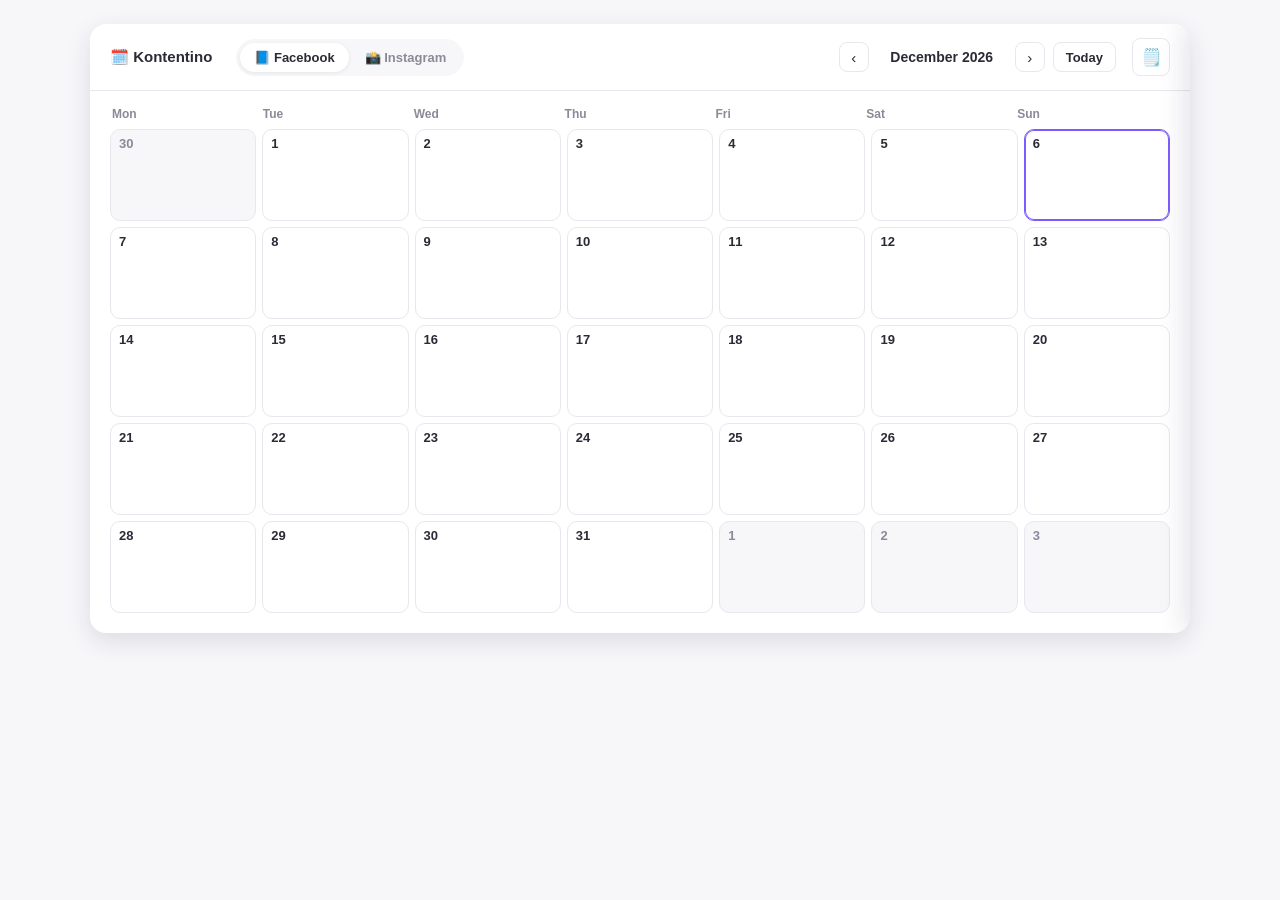
==== notes-kontentino/html/index.html @ 4c255386 "Add initial HTML structure and CSS styles for the notes application" ====
<!DOCTYPE html>
<html lang="en">
<head>
<meta charset="UTF-8" />
<meta name="viewport" content="width=device-width, initial-scale=1.0" />
<title>Kontentino – Personal Notes prototype</title>
<link rel="stylesheet" href="../css/style.css">
</head>
<body>

<div class="app">
  <header class="topbar">
    <div class="brand">🗓️ Kontentino</div>
    <div class="profile-selector" id="profileSelector">
      <button class="profile-btn active" data-profile="fb">📘 Facebook</button>
      <button class="profile-btn" data-profile="ig">📸 Instagram</button>
    </div>
    <div class="calendar-nav">
      <button id="prevMonth">‹</button>
      <span id="monthLabel"></span>
      <button id="nextMonth">›</button>
      <button id="todayBtn">Today</button>
    </div>
    <button class="notes-icon-btn" id="notesToggle" title="My notes">
      🗒️<span class="badge hidden" id="notesBadge">0</span>
    </button>
  </header>

  <main class="calendar-wrap">
    <div class="weekdays">
      <div>Mon</div><div>Tue</div><div>Wed</div><div>Thu</div><div>Fri</div><div>Sat</div><div>Sun</div>
    </div>
    <div class="calendar-grid" id="calendarGrid"></div>
  </main>

  <div class="overlay hidden" id="overlay"></div>

  <aside class="notes-panel" id="notesPanel">
    <div class="notes-header">
      <div>
        <h3>My notes</h3>
        <span class="lock">🔒 private, just for you</span>
      </div>
      <button id="closeNotes">✕</button>
    </div>

    <div class="new-note">
      <textarea id="noteInput" placeholder="e.g. edit this post, prepare new photos…"></textarea>
      <div class="link-row">
        <label>
          <input type="checkbox" id="linkToDay" />
          link to selected day
        </label>
        <span id="linkedDayLabel"></span>
      </div>
      <button id="addNoteBtn">+ Add note</button>
    </div>

    <ul class="notes-list" id="notesList"></ul>
  </aside>
</div>

<script src="../js/script.js"></script>
</body>
</html>
---- notes-kontentino/css/style.css ----
:root{
  --purple:#7C5CFC;
  --purple-light:#F1EEFF;
  --teal:#2DB5A3;
  --teal-light:#E3F7F3;
  --green:#3AA76D;
  --green-light:#E7F6EE;
  --gray-bg:#F7F7FA;
  --gray-border:#E7E7EE;
  --text:#2B2B36;
  --text-muted:#8A8A99;
  --white:#fff;
  --radius:10px;
  --shadow:0 8px 24px rgba(30,20,60,0.12);
}
*{box-sizing:border-box;}
body{
  margin:0;
  font-family:-apple-system,BlinkMacSystemFont,"Segoe UI",Roboto,Helvetica,Arial,sans-serif;
  background:var(--gray-bg);
  color:var(--text);
}
.app{
  max-width:1100px;
  margin:24px auto;
  background:var(--white);
  border-radius:16px;
  box-shadow:var(--shadow);
  overflow:hidden;
  position:relative;
}

/* ---------- Top bar ---------- */
.topbar{
  display:flex;
  align-items:center;
  gap:16px;
  padding:14px 20px;
  border-bottom:1px solid var(--gray-border);
  flex-wrap:wrap;
}
.brand{
  font-weight:700;
  font-size:15px;
  display:flex;
  align-items:center;
  gap:6px;
  margin-right:8px;
}
.profile-selector{
  display:flex;
  background:var(--gray-bg);
  border-radius:999px;
  padding:4px;
  gap:2px;
}
.profile-btn{
  border:none;
  background:transparent;
  padding:7px 14px;
  border-radius:999px;
  font-size:13px;
  font-weight:600;
  color:var(--text-muted);
  cursor:pointer;
  display:flex;
  align-items:center;
  gap:6px;
  transition:.15s;
}
.profile-btn.active{
  background:var(--white);
  color:var(--text);
  box-shadow:0 1px 4px rgba(0,0,0,0.08);
}
.calendar-nav{
  display:flex;
  align-items:center;
  gap:8px;
  margin-left:auto;
  font-size:14px;
}
.calendar-nav button{
  border:1px solid var(--gray-border);
  background:var(--white);
  border-radius:8px;
  width:30px;
  height:30px;
  cursor:pointer;
  font-size:15px;
  color:var(--text);
}
.calendar-nav button:hover{background:var(--gray-bg);}
#todayBtn{
  width:auto;
  padding:0 12px;
  font-weight:600;
  font-size:13px;
}
#monthLabel{
  font-weight:700;
  min-width:130px;
  text-align:center;
}

.notes-icon-btn{
  position:relative;
  border:1px solid var(--gray-border);
  background:var(--white);
  border-radius:8px;
  width:38px;
  height:38px;
  font-size:17px;
  cursor:pointer;
  display:flex;
  align-items:center;
  justify-content:center;
}
.notes-icon-btn:hover{background:var(--purple-light);}
.notes-icon-btn.panel-open{
  background:var(--purple);
  color:var(--white);
}
.badge{
  position:absolute;
  top:-5px;
  right:-5px;
  background:#F0505A;
  color:#fff;
  font-size:10px;
  font-weight:700;
  min-width:16px;
  height:16px;
  border-radius:999px;
  display:flex;
  align-items:center;
  justify-content:center;
  padding:0 3px;
}
.badge.hidden{display:none;}

/* ---------- Calendar ---------- */
.calendar-wrap{padding:16px 20px 20px;}
.weekdays{
  display:grid;
  grid-template-columns:repeat(7,1fr);
  font-size:12px;
  font-weight:600;
  color:var(--text-muted);
  padding:0 2px 8px;
}
.calendar-grid{
  display:grid;
  grid-template-columns:repeat(7,1fr);
  gap:6px;
}
.day-cell{
  min-height:92px;
  border:1px solid var(--gray-border);
  border-radius:10px;
  padding:6px 8px;
  cursor:pointer;
  position:relative;
  transition:.12s;
  background:var(--white);
}
.day-cell:hover{border-color:var(--purple);}
.day-cell.other-month{
  background:var(--gray-bg);
  color:var(--text-muted);
}
.day-cell.today{
  border-color:var(--purple);
  box-shadow:inset 0 0 0 1px var(--purple);
}
.day-cell.selected{
  background:var(--purple-light);
  border-color:var(--purple);
}
.day-num{
  font-size:13px;
  font-weight:700;
}
.day-cell.other-month .day-num{color:var(--text-muted);}

.post-chip{
  margin-top:6px;
  font-size:10.5px;
  font-weight:600;
  padding:3px 6px;
  border-radius:6px;
  display:block;
  white-space:nowrap;
  overflow:hidden;
  text-overflow:ellipsis;
}
.post-chip.scheduled{background:var(--teal-light);color:var(--teal);}
.post-chip.posted{background:var(--green-light);color:var(--green);}
.post-chip.approved{background:var(--purple-light);color:var(--purple);}

.note-dot{
  position:absolute;
  top:8px;
  right:8px;
  width:7px;
  height:7px;
  border-radius:999px;
  background:#F0505A;
}

/* ---------- Notes panel ---------- */
.overlay{
  position:absolute;
  inset:0;
  background:rgba(20,15,40,0.15);
  z-index:5;
}
.overlay.hidden{display:none;}

.notes-panel{
  position:absolute;
  top:0;
  right:0;
  height:100%;
  width:320px;
  background:var(--white);
  border-left:1px solid var(--gray-border);
  box-shadow:-8px 0 24px rgba(30,20,60,0.10);
  transform:translateX(100%);
  transition:transform .22s ease;
  z-index:10;
  display:flex;
  flex-direction:column;
}
.notes-panel.open{transform:translateX(0);}

.notes-header{
  display:flex;
  align-items:center;
  justify-content:space-between;
  padding:16px 18px;
  border-bottom:1px solid var(--gray-border);
}
.notes-header h3{
  margin:0;
  font-size:15px;
}
.lock{
  display:block;
  font-size:11px;
  font-weight:400;
  color:var(--text-muted);
  margin-top:2px;
}
#closeNotes{
  border:none;
  background:transparent;
  font-size:16px;
  cursor:pointer;
  color:var(--text-muted);
}

.new-note{
  padding:14px 18px;
  border-bottom:1px solid var(--gray-border);
}
.new-note textarea{
  width:100%;
  min-height:56px;
  border:1px solid var(--gray-border);
  border-radius:8px;
  padding:8px 10px;
  font-size:13px;
  font-family:inherit;
  resize:vertical;
}
.link-row{
  margin-top:8px;
  font-size:12px;
  color:var(--text-muted);
  display:flex;
  align-items:center;
  gap:6px;
}
.link-row #linkedDayLabel{
  font-weight:600;
  color:var(--purple);
}
#addNoteBtn{
  margin-top:10px;
  width:100%;
  background:linear-gradient(135deg,#4F6BFF,#8B5CF6);
  color:#fff;
  border:none;
  border-radius:8px;
  padding:9px;
  font-weight:600;
  font-size:13px;
  cursor:pointer;
}
#addNoteBtn:hover{opacity:.9;}

.notes-list{
  list-style:none;
  margin:0;
  padding:8px 10px;
  overflow-y:auto;
  flex:1;
}
.note-item{
  display:flex;
  align-items:flex-start;
  gap:8px;
  padding:10px 8px;
  border-radius:8px;
}
.note-item:hover{background:var(--gray-bg);}
.note-item input[type=checkbox]{
  margin-top:3px;
  accent-color:var(--purple);
  cursor:pointer;
}
.note-body{
  flex:1;
  min-width:0;
}
.note-text{
  font-size:13px;
  line-height:1.4;
  overflow-wrap:break-word;
  word-break:break-word;
  white-space:pre-wrap;
}
.note-item.done .note-text{
  text-decoration:line-through;
  color:var(--text-muted);
}
.note-day-chip{
  display:inline-block;
  margin-top:4px;
  font-size:11px;
  font-weight:600;
  color:var(--purple);
  background:var(--purple-light);
  padding:2px 6px;
  border-radius:999px;
}
.note-actions{
  display:flex;
  flex-direction:row;
  gap:6px;
  flex-shrink:0;
}
.note-edit,
.note-delete{
  border:none;
  background:transparent;
  color:var(--text-muted);
  cursor:pointer;
  font-size:13px;
  padding:2px;
  line-height:1;
}
.note-edit:hover{color:var(--purple);}
.note-delete:hover{color:#F0505A;}

.note-edit-input{
  width:100%;
  min-height:48px;
  border:1px solid var(--purple);
  border-radius:8px;
  padding:6px 8px;
  font-size:13px;
  font-family:inherit;
  resize:vertical;
}
.note-edit-actions{
  display:flex;
  gap:8px;
  margin-top:6px;
}
.note-save-btn,
.note-cancel-btn{
  border:none;
  border-radius:6px;
  padding:5px 12px;
  font-size:12px;
  font-weight:600;
  cursor:pointer;
}
.note-save-btn{
  background:var(--purple);
  color:#fff;
}
.note-save-btn:hover{opacity:.9;}
.note-cancel-btn{
  background:var(--gray-bg);
  color:var(--text-muted);
}
.note-cancel-btn:hover{background:var(--gray-border);}
.empty-state{
  text-align:center;
  color:var(--text-muted);
  font-size:12.5px;
  padding:30px 20px;
}
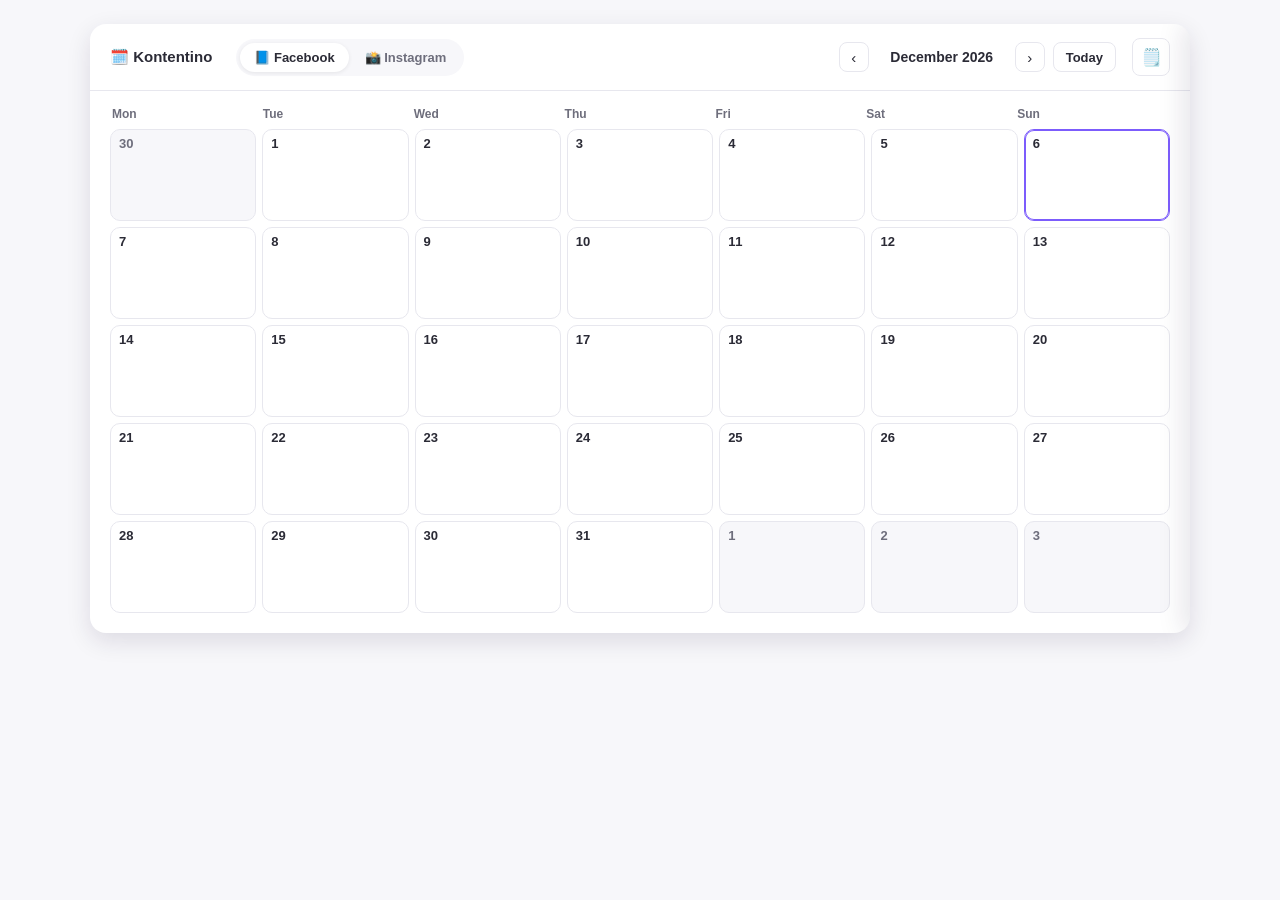
==== commit d3e0875f: "Add sort order toggle to notes panel Lets you flip the notes list between newest-first and oldest-fi" ====
--- a/notes-kontentino/html/index.html
+++ b/notes-kontentino/html/index.html
@@ -44,8 +44,22 @@
       <button id="closeNotes">✕</button>
     </div>
 
+    <div class="sort-row">
+      <label for="sortMode">Sort</label>
+      <select id="sortMode">
+        <option value="newest">Newest first</option>
+        <option value="oldest">Oldest first</option>
+      </select>
+    </div>
+
     <div class="new-note">
-      <textarea id="noteInput" placeholder="e.g. edit this post, prepare new photos…"></textarea>
+      <div class="note-input-box">
+        <textarea id="noteInput" placeholder="e.g. edit this post, prepare new photos…"></textarea>
+        <div class="note-input-toolbar" id="noteToolbar">
+          <button type="button" id="emojiToggle" class="input-icon-btn" title="Emoji">🙂</button>
+          <div class="emoji-picker hidden" id="emojiPicker"></div>
+        </div>
+      </div>
       <div class="link-row">
         <label>
           <input type="checkbox" id="linkToDay" />
@@ -56,7 +70,10 @@
       <button id="addNoteBtn">+ Add note</button>
     </div>
 
-    <ul class="notes-list" id="notesList"></ul>
+    <div class="notes-list-wrap">
+      <div class="notes-list-fade" id="notesListFade"></div>
+      <ul class="notes-list" id="notesList"></ul>
+    </div>
   </aside>
 </div>
 
--- a/notes-kontentino/css/style.css
+++ b/notes-kontentino/css/style.css
@@ -1,6 +1,7 @@
 :root{
   --purple:#7C5CFC;
   --purple-light:#F1EEFF;
+  --blue:#2146EC;
   --teal:#2DB5A3;
   --teal-light:#E3F7F3;
   --green:#3AA76D;
@@ -8,12 +9,16 @@
   --gray-bg:#F7F7FA;
   --gray-border:#E7E7EE;
   --text:#2B2B36;
-  --text-muted:#8A8A99;
+  --text-muted:#6E6E7C;
   --white:#fff;
   --radius:10px;
   --shadow:0 8px 24px rgba(30,20,60,0.12);
 }
 *{box-sizing:border-box;}
+:focus-visible{
+  outline:2px solid var(--purple);
+  outline-offset:2px;
+}
 body{
   margin:0;
   font-family:-apple-system,BlinkMacSystemFont,"Segoe UI",Roboto,Helvetica,Arial,sans-serif;
@@ -206,7 +211,9 @@
   height:7px;
   border-radius:999px;
   background:#F0505A;
-}
+  cursor:pointer;
+}
+.note-dot:hover{transform:scale(1.6);}
 
 /* ---------- Notes panel ---------- */
 .overlay{
@@ -260,20 +267,136 @@
   color:var(--text-muted);
 }
 
+.sort-row{
+  display:flex;
+  align-items:center;
+  justify-content:flex-end;
+  gap:6px;
+  padding:8px 18px;
+  border-bottom:1px solid var(--gray-border);
+  font-size:12px;
+  color:var(--text-muted);
+}
+.sort-row select{
+  border:1px solid var(--gray-border);
+  border-radius:6px;
+  padding:3px 6px;
+  font-size:12px;
+  font-family:inherit;
+  color:var(--text);
+  background:var(--white);
+  cursor:pointer;
+}
+
 .new-note{
   padding:14px 18px;
   border-bottom:1px solid var(--gray-border);
 }
-.new-note textarea{
+.note-input-box{
+  border:1px solid var(--gray-border);
+  border-radius:8px;
+}
+.note-input-box:focus-within{
+  border-color:var(--purple);
+  box-shadow:0 0 0 3px var(--purple-light);
+}
+.note-input-box textarea{
+  display:block;
   width:100%;
   min-height:56px;
-  border:1px solid var(--gray-border);
-  border-radius:8px;
+  border:none;
+  border-radius:8px 8px 0 0;
   padding:8px 10px;
   font-size:13px;
   font-family:inherit;
   resize:vertical;
-}
+  outline:none;
+}
+.note-input-toolbar{
+  position:relative;
+  display:flex;
+  align-items:center;
+  gap:2px;
+  padding:0 6px 6px;
+}
+.input-icon-btn{
+  display:flex;
+  align-items:center;
+  justify-content:center;
+  border:none;
+  background:transparent;
+  font-size:15px;
+  line-height:1;
+  cursor:pointer;
+  padding:5px;
+  border-radius:6px;
+  color:var(--text-muted);
+}
+.input-icon-btn svg{width:15px;height:15px;}
+.input-icon-btn:hover:not(:disabled){background:var(--gray-bg); color:var(--purple);}
+.input-icon-btn:disabled{opacity:.35; cursor:default;}
+.emoji-picker{
+  position:absolute;
+  top:100%;
+  left:0;
+  margin-top:4px;
+  width:224px;
+  max-height:260px;
+  overflow-y:auto;
+  background:var(--white);
+  border:1px solid var(--purple);
+  border-radius:8px;
+  box-shadow:var(--shadow);
+  padding:8px;
+  z-index:30;
+}
+.emoji-picker.hidden{display:none;}
+.emoji-picker.flip-up{
+  top:auto;
+  bottom:100%;
+  margin-top:0;
+  margin-bottom:4px;
+}
+.emoji-search{
+  width:100%;
+  border:1px solid var(--gray-border);
+  border-radius:6px;
+  padding:5px 8px;
+  font-size:12px;
+  font-family:inherit;
+  margin-bottom:6px;
+  position:sticky;
+  top:0;
+  background:var(--white);
+}
+.emoji-section-label{
+  font-size:11px;
+  font-weight:600;
+  color:var(--text-muted);
+  margin:6px 2px 4px;
+}
+.emoji-grid{
+  display:grid;
+  grid-template-columns:repeat(6,1fr);
+  gap:2px;
+}
+.emoji-grid button{
+  border:none;
+  background:transparent;
+  font-size:16px;
+  line-height:1;
+  cursor:pointer;
+  border-radius:6px;
+  padding:5px;
+}
+.emoji-grid button:hover{background:var(--gray-bg);}
+.emoji-empty{
+  font-size:12px;
+  color:var(--text-muted);
+  text-align:center;
+  padding:10px 0;
+}
+
 .link-row{
   margin-top:8px;
   font-size:12px;
@@ -300,12 +423,30 @@
 }
 #addNoteBtn:hover{opacity:.9;}
 
+.notes-list-wrap{
+  position:relative;
+  flex:1;
+  min-height:0;
+}
+.notes-list-fade{
+  position:absolute;
+  top:0;
+  left:0;
+  right:0;
+  height:20px;
+  background:linear-gradient(to bottom, var(--white), rgba(255,255,255,0));
+  pointer-events:none;
+  opacity:0;
+  transition:opacity .15s;
+  z-index:5;
+}
+.notes-list-fade.visible{opacity:1;}
 .notes-list{
   list-style:none;
   margin:0;
   padding:8px 10px;
   overflow-y:auto;
-  flex:1;
+  height:100%;
 }
 .note-item{
   display:flex;
@@ -315,6 +456,11 @@
   border-radius:8px;
 }
 .note-item:hover{background:var(--gray-bg);}
+.note-item.note-flash{animation:note-flash-anim 1.6s ease;}
+@keyframes note-flash-anim{
+  0%{background:var(--purple-light);}
+  100%{background:transparent;}
+}
 .note-item input[type=checkbox]{
   margin-top:3px;
   accent-color:var(--purple);
@@ -335,6 +481,30 @@
   text-decoration:line-through;
   color:var(--text-muted);
 }
+.note-link{
+  color:var(--blue);
+  text-decoration:underline;
+  word-break:break-word;
+}
+.note-link:hover{opacity:.8;}
+.note-text.clamped{
+  display:-webkit-box;
+  -webkit-line-clamp:4;
+  -webkit-box-orient:vertical;
+  overflow:hidden;
+}
+.note-toggle-text{
+  display:block;
+  margin-top:4px;
+  border:none;
+  background:transparent;
+  color:var(--purple);
+  font-size:12px;
+  font-weight:600;
+  cursor:pointer;
+  padding:0;
+}
+.note-toggle-text:hover{text-decoration:underline;}
 .note-day-chip{
   display:inline-block;
   margin-top:4px;
@@ -345,6 +515,24 @@
   padding:2px 6px;
   border-radius:999px;
 }
+.edit-day-current{
+  display:flex;
+  align-items:center;
+  gap:8px;
+  margin-top:6px;
+}
+.edit-day-current .note-day-chip{margin-top:0;}
+.note-body > .note-day-chip:first-child{margin-top:0; margin-bottom:4px;}
+.edit-remove-link-btn{
+  border:none;
+  background:transparent;
+  color:var(--text-muted);
+  font-size:11px;
+  text-decoration:underline;
+  cursor:pointer;
+  padding:0;
+}
+.edit-remove-link-btn:hover{color:#F0505A;}
 .note-actions{
   display:flex;
   flex-direction:row;
@@ -353,29 +541,44 @@
 }
 .note-edit,
 .note-delete{
+  display:flex;
   border:none;
   background:transparent;
   color:var(--text-muted);
   cursor:pointer;
-  font-size:13px;
   padding:2px;
   line-height:1;
 }
+.note-edit svg,
+.note-delete svg{
+  width:15px;
+  height:15px;
+}
 .note-edit:hover{color:var(--purple);}
 .note-delete:hover{color:#F0505A;}
 
-.note-edit-input{
+.note-edit-input-box{
+  border:1px solid var(--purple);
+  border-radius:8px;
+}
+.note-edit-input-box:focus-within{
+  box-shadow:0 0 0 3px var(--purple-light);
+}
+.note-edit-input-box textarea{
+  display:block;
   width:100%;
   min-height:48px;
-  border:1px solid var(--purple);
-  border-radius:8px;
+  border:none;
+  border-radius:8px 8px 0 0;
   padding:6px 8px;
   font-size:13px;
   font-family:inherit;
   resize:vertical;
+  outline:none;
 }
 .note-edit-actions{
   display:flex;
+  justify-content:flex-end;
   gap:8px;
   margin-top:6px;
 }
@@ -389,7 +592,7 @@
   cursor:pointer;
 }
 .note-save-btn{
-  background:var(--purple);
+  background:var(--blue);
   color:#fff;
 }
 .note-save-btn:hover{opacity:.9;}
@@ -398,9 +601,39 @@
   color:var(--text-muted);
 }
 .note-cancel-btn:hover{background:var(--gray-border);}
+.note-delete-confirm{
+  display:flex;
+  align-items:center;
+  gap:8px;
+  margin-top:6px;
+}
+.note-delete-confirm-text{
+  font-size:12px;
+  color:var(--text-muted);
+}
+.note-confirm-delete-btn{
+  border:none;
+  border-radius:6px;
+  padding:5px 12px;
+  font-size:12px;
+  font-weight:600;
+  cursor:pointer;
+  background:#F0505A;
+  color:#fff;
+}
+.note-confirm-delete-btn:hover{opacity:.9;}
 .empty-state{
   text-align:center;
   color:var(--text-muted);
   font-size:12.5px;
   padding:30px 20px;
 }
+
+@media (prefers-reduced-motion: reduce){
+  *{
+    animation-duration:0.01ms !important;
+    animation-iteration-count:1 !important;
+    transition-duration:0.01ms !important;
+    scroll-behavior:auto !important;
+  }
+}
